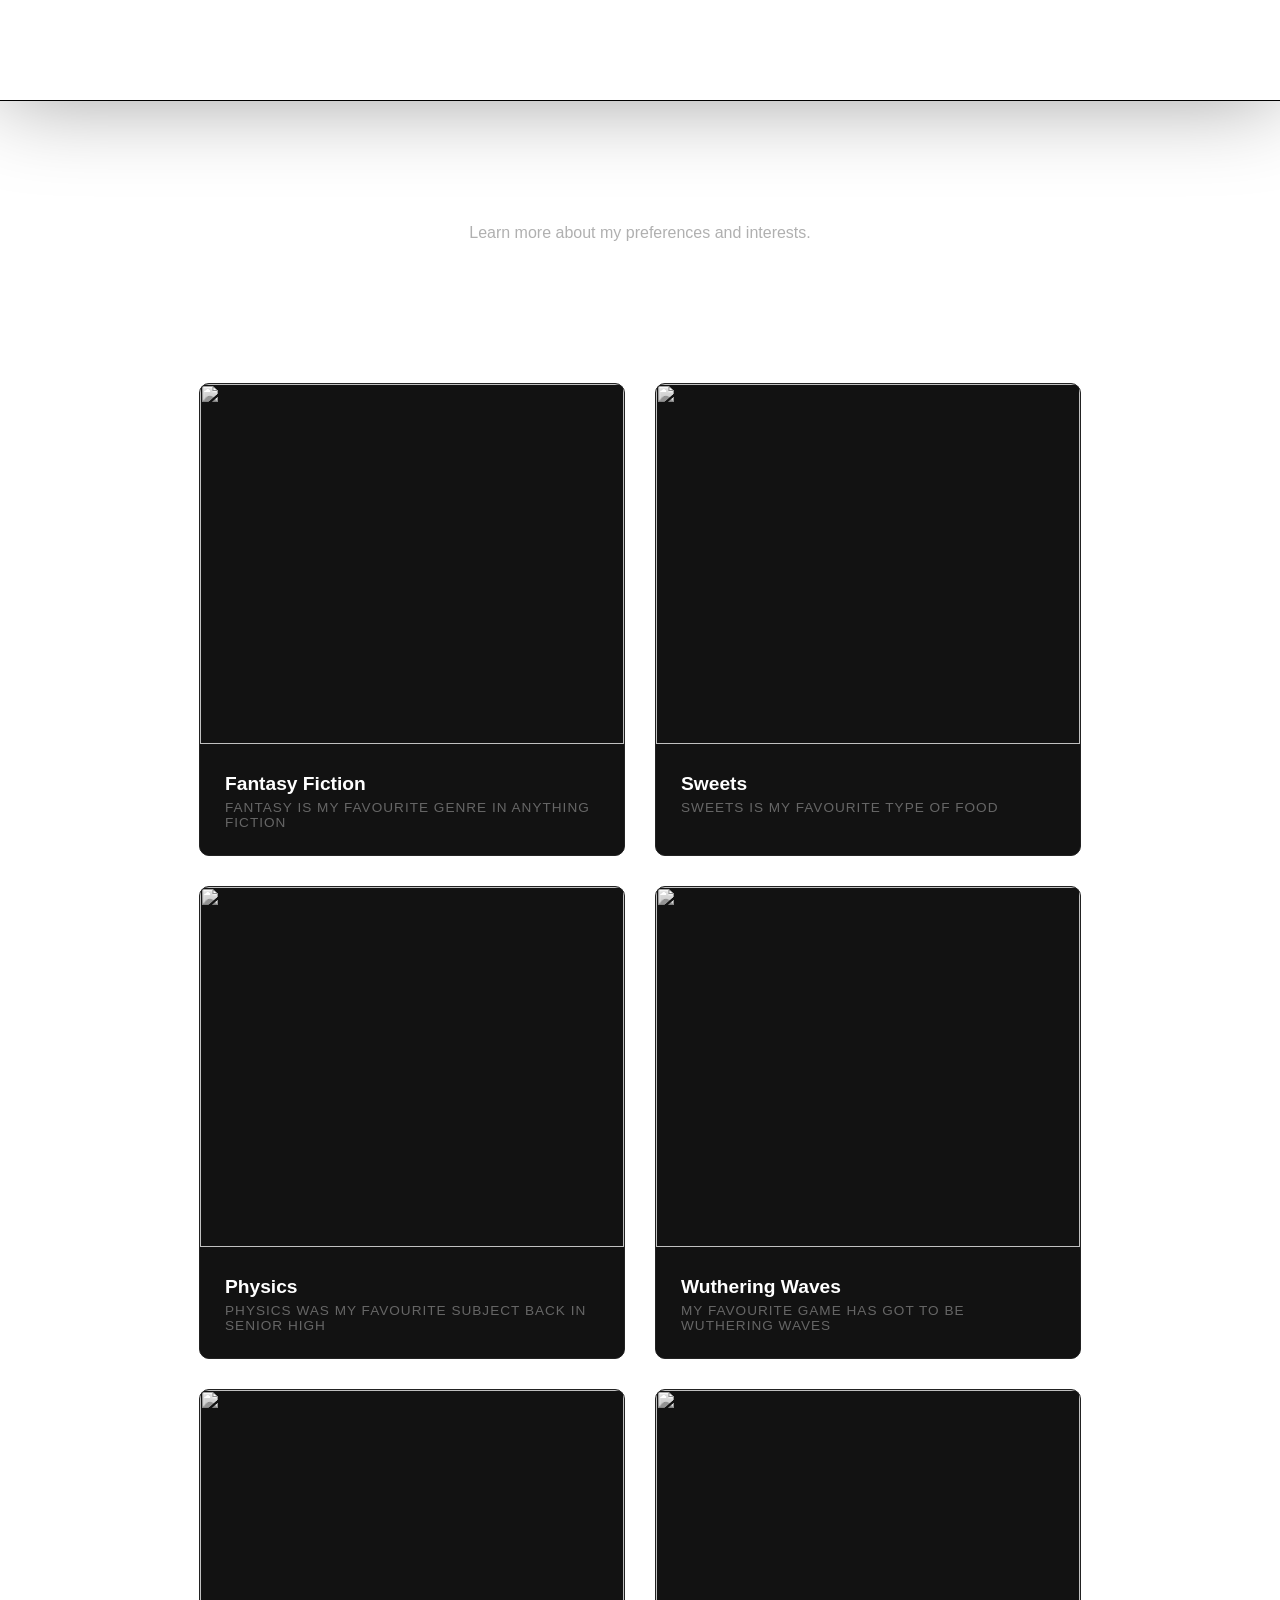
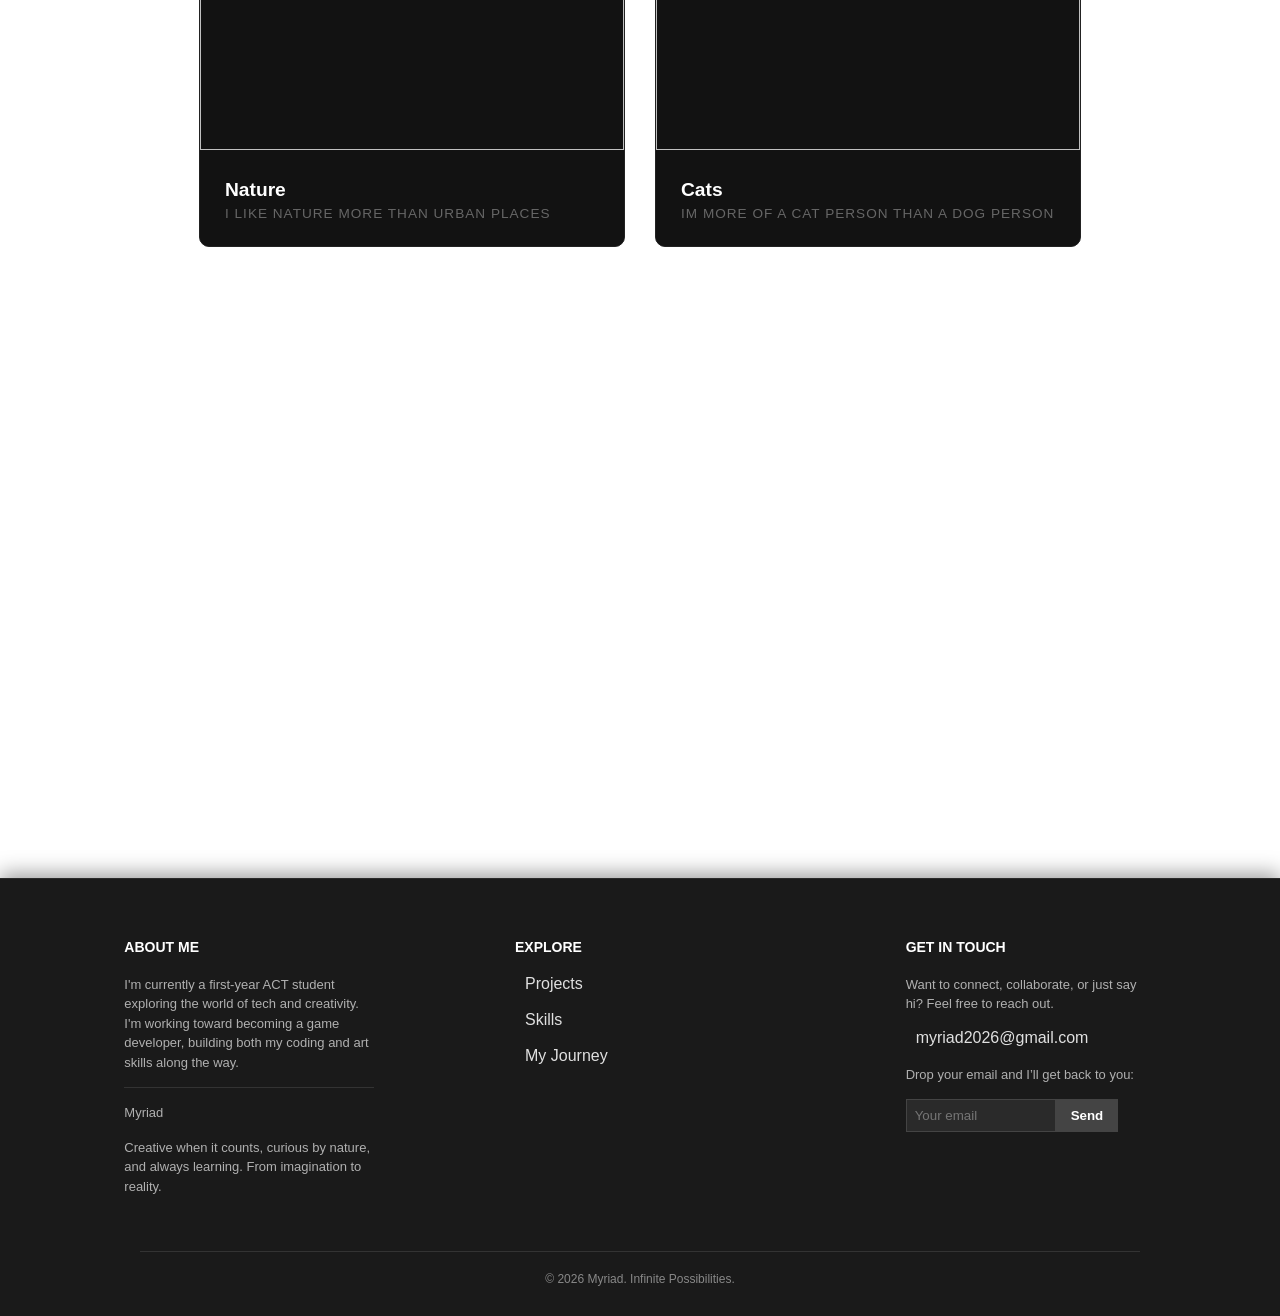
==== interests.html @ 3610315a "Add files via upload" ====
<!DOCTYPE html>
<html lang="en">
<head>
    <meta charset="UTF-8">
    <meta name="viewport" content="width=device-width, initial-scale=1.0">
    <title>Art Evolution</title>
    <link rel="stylesheet" href="css/style.css">
</head>
<body>

    <header class="navigation">
        <div class="top-bar">
            <div class="logo">
                <a href="index.html" class="logo-icon"><img src="images/myriad.png" alt=""></a> <span class="logo-title">Myriad</span>
            </div>
            <div class="social-icons">
                <a href="https://www.instagram.com/caffemehlown/" target="_blank"><img src="images/instagram.webp" alt=""></a> 
                <a href="https://www.facebook.com/jericho.sanmiguel.39" target="_blank"><img src="images/facebook.png" alt=""></a> 
                <a href="https://discord.com/users/1302242375640551486" target="_blank"><img src="images/discord.webp" alt=""></a>
            </div>
        </div>
        <nav class="links">
            <a href="index.html">Home</a>
            <a href="gallery.html">Gallery</a>
            <a href="skills.html">Skills</a>
            <a href="about-me.html">About Me</a>
        </nav>
    </header>

    <section class="section">

        <header class="skills-header">
            <h2>My Interests</h2>
            <p>Learn more about my preferences and interests.</p>
        </header>

        <h2 class="art-update">Things I like</h2>

        <div class="gallery-container">

            <div class="gallery-grid">

                <div class="gallery-card">
                    <img src="images/fantasy.jpg" alt="">
                    <div class="card-content">
                        <h3>Fantasy Fiction</h3>
                        <p>Fantasy is my favourite genre in anything fiction</p>
                    </div>
                </div>

                <div class="gallery-card">
                    <img src="images/sweets.jpg" alt="">
                    <div class="card-content">
                        <h3>Sweets</h3>
                        <p>Sweets is my favourite type of food</p>
                    </div>
                </div>

                <div class="gallery-card">
                    <img src="images/physics.jpg" alt="">
                    <div class="card-content">
                        <h3>Physics</h3>
                        <p>Physics was my favourite subject back in senior high</p>
                    </div>
                </div>
                
                <div class="gallery-card">
                    <img src="images/wuwa.webp" alt="">
                    <div class="card-content">
                        <h3>Wuthering Waves</h3>
                        <p>My favourite game has got to be Wuthering Waves</p>
                    </div>
                </div>

                <div class="gallery-card">
                    <img src="images/nature.jpg" alt="">
                    <div class="card-content">
                        <h3>Nature</h3>
                        <p>I like nature more than urban places </p>
                    </div>
                </div>

                <div class="gallery-card">
                    <img src="images/cats.jpg" alt="">
                    <div class="card-content">
                        <h3>Cats</h3>
                        <p>Im more of a cat person than a dog person</p>
                    </div>
                </div>

            </div>
            
        </div>

        <br><br><br>

        <h2 class="art-update">My Music taste</h2>

        <iframe data-testid="embed-iframe" style="border-radius:12px" src="https://open.spotify.com/embed/playlist/0NpUjKe1erflTrfCuFd6OH?utm_source=generator&theme=0" width="75%" height="400px" frameBorder="0" allowfullscreen="" allow="autoplay; clipboard-write; encrypted-media; fullscreen; picture-in-picture" loading="lazy"></iframe>

    </section>
    
    <footer class="footer">
        <div class="footer-container">
            
            <div class="footer-column">
                <h3 class="footer-title">About Me</h3>
                <p class="footer-text">
                    I'm currently a first-year ACT student exploring the world of tech and creativity. 
                    I'm working toward becoming a game developer, building both my coding and art skills along the way.
                </p>
                
                <div class="tax-box">
                    <p class="footer-text">Myriad</p>
                    <p class="footer-text">
                        Creative when it counts, curious by nature, and always learning. 
                        From imagination to reality.
                    </p>
                </div>
            </div>

            <div class="footer-column">
                <h3 class="footer-title">Explore</h3>
                <p><a href="" class="footer-email">Projects</a></p>
                <br>
                <p><a href="skills.html" class="footer-email">Skills</a></p>
                <br>
                <p><a href="progress.html" class="footer-email">My Journey</a></p>
            </div>

            <div class="footer-column">
                <h3 class="footer-title">Get In Touch</h3>
                <p class="footer-text">
                    Want to connect, collaborate, or just say hi? Feel free to reach out.
                </p>
                
                <a href="mailto:myriad2026@gmail.com" class="footer-email">
                    myriad2026@gmail.com
                </a>
                <br><br>

                <p class="footer-text">Drop your email and I’ll get back to you:</p>
                <form class="subscribe-form">
                    <input type="email" placeholder="Your email">
                    <button type="submit">Send</button>
                </form>
            </div>
        </div>

        <div class="footer-bottom">
            <p class="copyright-text">
                &copy; 2026 Myriad. Infinite Possibilities.
            </p>
        </div>
    </footer>
</body>
</html>
---- css/style.css ----
*{ 
    margin: 0%; 
    padding: 0%;
    box-sizing: border-box;
    font-family: 'Segoe UI', Arial, sans-serif;
}

.navigation {
    z-index: 100;
    position: absolute;
    top: 0;
    left: 0;
    width: 100%;
    padding: 20px 50px;
    border-bottom: 1px solid black;
    box-shadow: 0px -4px 90px rgba(0, 0, 0, 0.4);
}

.top-bar {
    display: flex;
    justify-content: space-between;
    align-items: center;
    color: rgb(255, 255, 255);
}

.logo {
    font-weight: bold;
    font-size: 1.1rem;
    display: flex;
    align-items: center;
    gap: 10px;
}

.logo-icon img {
    height: 40px;
}

.logo-title {
    color: rgb(255, 255, 255);
    font-weight: bold;
    font-size: 1.5rem;
}

.social-icons {
    display: flex;
    gap: 30px;
    padding-left: 15px;
    cursor: pointer; 
    transition: all 0.2s ease-in-out;
}

.social-icons a:hover {
    transform: translateY(-3px);
}

.social-icons img {
    height: 20px;
}

.social-icons a {
    text-decoration: none;
}

.links {
    display: flex;
    justify-content: center;
    gap: 30px;
}

.links a {
    color: rgb(255, 255, 255);
    text-decoration: none;
    font-weight: bold;
    padding: 7px;
    border-radius: 20px;
    transition: all 0.3s ease-in-out;
}

.links a:hover {
    background: #888888;
    box-shadow: 0px 11px 24px -1px rgba(0,0,0,0.75);
}

.section {
    background-image: url('../images/gray-gradient-bg.avif');
    background-size: cover;
    background-repeat: no-repeat;
    background-attachment: fixed;
    width: 100%;
    display: flex;
    flex-direction: column;
    align-items: center;
    color: #ffffff;
    overflow: hidden;
    padding: 150px 150px 100px; 
}


.skills a {
    text-decoration: none;
    color: #ffffff;
    font-weight: bold;
}

.skills-container {
    width: 100%;
    max-width: 1100px;
}

.skills-header {
    text-align: center;
    margin-bottom: 60px;
}

.skills-header h2 {
    font-size: 3rem;
    font-weight: 1000;
    letter-spacing: 2px;
    margin-bottom: 15px;
}

.skills-header p {
    font-size: 16px;
    color: #b0b0b0;
    max-width: 600px;
    margin: 0 auto;
    line-height: 1.6;
}

.skills {
    display: flex;
    justify-content: space-around;
    flex-wrap: wrap;
    gap: 30px;
}

.skill-card {
    width: 300px;
    background: rgba(42, 42, 42, 0.4);
    border: 1px solid rgba(255, 255, 255, 0.05);
    padding: 35px;
    border-radius: 8px;
    transition: all 0.3s ease, border-color 0.3s ease;
}

.skill-card:hover {
    transform: translateY(-5px);
    border-color: rgba(255, 255, 255, 0.2);
    box-shadow: 0px 11px 24px -1px rgba(0,0,0,0.75);
}

.skill-card h3 {
    font-size: 1.4rem;
    margin-bottom: 25px;
    border-bottom: 1px solid #444;
    padding-bottom: 15px;
    letter-spacing: 1px;
}

.skill-tags {
    display: flex;
    flex-direction: column;
    gap: 12px;
}

.skill-tags span {
    background-color: #333;
    color: #e0e0e0;
    padding: 8px 16px;
    border-radius: 30px;
    font-size: 13px;
    font-weight: bold;
    transition: all 0.2s ease, color 0.2s ease;
}

.skill-tags span:hover {
    background-color: #ffffff;
    color: #000000;
}

.skills-header-two {
    display: flex;
    justify-content: space-between;
    margin-bottom: 30px;
    padding: 0 40px;
}

.btn-progress {
    display: flex;
    align-items: center;   
    padding: 10px 25px;
    background-color: #161515;
    color: #ffffff;
    text-decoration: none;
    border-radius: 30px;
    font-size: 15px;
    font-weight: bold;
    transition: all 0.2s ease-in-out;
}

.btn-progress:hover {
    background-color: #ffffff;
    color: #161515;
    box-shadow: 0px 5px 15px rgba(0,0,0,0.5);
}

.skills-container h1 {
    font-size: 2.5rem;
    color: #ffffff;
}

.art-showcase {
    display: flex;
    flex-wrap: wrap;
    justify-content: center;
    gap: 40px;
    width: 100%;
    margin-bottom: 60px;
}

.art-card {
    width: 320px;
    background: rgba(42, 42, 42, 0.4);
    border: 1px solid rgba(255, 255, 255, 0.05);
    border-radius: 8px;
    overflow: hidden; 
    transition: all 0.3s ease, border-color 0.3s ease;
}

.art-image img {
    width: 100%;
    height: 100%;
    object-fit: cover;
}

.art-card:hover {
    transform: translateY(-5px);
    border-color: rgba(255, 255, 255, 0.2);
    box-shadow: 0px 11px 24px -1px rgba(0,0,0,0.75);
}


.art-image {
    width: 100%;
    height: 420px;
    display: flex;
    justify-content: center;
    align-items: center;
    color: #555555;
    border-bottom: 1px solid rgba(255, 255, 255, 0.05);
}

.art-info {
    padding: 25px;
}

.art-info h3 {
    font-size: 1.3rem;
    margin-bottom: 10px;
    color: #ffffff;
}

.art-info p {
    font-size: 14px;
    color: #b0b0b0;
    margin-bottom: 20px;
    line-height: 1.5;
}

.pill-tags {
    display: flex;
    flex-wrap: wrap;
    gap: 10px;
}

.tag {
    background-color: #333;
    color: #e0e0e0;
    padding: 6px 14px;
    border-radius: 30px;
    font-size: 12px;
    font-weight: bold;
    transition: all 0.2s ease, color 0.2s ease;
}

.tag:hover {
    
    background-color: #ffffff;
    color: #000000;
}

.back-link {
    display: flex;
    justify-content: center;
    margin-top: 20px;
}

.btn-return {
    padding: 12px 30px;
    background-color: #333333;
    color: #ffffff;
    text-decoration: none;
    border-radius: 30px;
    font-size: 14px;
    font-weight: bold;
    transition: all 0.2s ease-in-out;
}

.btn-return:hover {
    
    background-color: #ffffff;
    color: #000000;
    box-shadow: 0px 5px 15px rgba(0,0,0,0.5);
}

.video-showcase {
    display: flex;
    flex-wrap: wrap; 
    justify-content: center;
    gap: 40px;
    width: 100%;
    margin-bottom: 60px;
}

.video-card {
    max-width: 800px;
    background: rgba(42, 42, 42, 0.4);
    border: 1px solid rgba(255, 255, 255, 0.05);
    border-radius: 8px;
    overflow: hidden;
    transition: all 0.3s ease, border-color 0.3s ease;
}

.video-card:hover {
    transform: translateY(-5px);
    border-color: rgba(255, 255, 255, 0.2);
    box-shadow: 0px 11px 24px -1px rgba(0,0,0,0.75);
}

.video-player {
    width: 100%;
    max-height: 600px;
    display: flex;
    justify-content: center;
    align-items: center;
    color: #555555;
    border-bottom: 1px solid rgba(255, 255, 255, 0.05);
}

.video-info {
    padding: 25px;
}

.video-info h3 {
    font-size: 1.3rem;
    margin-bottom: 10px;
    color: #ffffff;
}

.video-info p {
    font-size: 14px;
    color: #b0b0b0;
    margin-bottom: 20px;
    line-height: 1.5;
}

.gallery-container {
    width: clamp(300px, 90%, 1200px);
    display: flex;
    flex-direction: column;
    gap: 30px;
}

.gallery-header {
    text-align: center;
    border-left: 4px solid #ffffff; 
    padding-left: 25px;
    text-align: left;
}

.section-title {
    color: #ffffff;
    font-size: clamp(2rem, 5vw, 3.5rem);
    letter-spacing: -1px;
    margin-bottom: 15px;
    font-weight: 800;
}

.section-subtitle {
    color: #888888;
    font-size: clamp(0.9rem, 1.1vw, 1.1rem);
    max-width: 600px;
    line-height: 1.6;
    margin-bottom: 30px;
}


.gallery-text h1{
    color: #ffffff;
    word-spacing: 2px;
    padding-bottom: 10px; ;
}

.gallery-text p {
    color: #b0b0b0;
    line-height: 1.6;
    opacity: 0.8;
}

.gallery-grid {
    display: grid;
    grid-template-columns: repeat(auto-fit, minmax(280px, 1fr));
    gap: 30px;
}

.gallery-card {
    background-color: #121212;
    border: 1px solid #222222;
    border-radius: 10px;
    overflow: hidden;
    transition: all 0.4s ease-in;
}

.gallery-card:hover {
    transform: translateY(-10px);
    border-color: #444444;
}

.gallery-card img {
    width: 100%;
    height: clamp(250px, 40vh, 400px);
    object-fit: cover;
    filter: grayscale(100%);
    transition: all 0.5s ease-in;
}

.gallery-card:hover img {
    filter: grayscale(0%);
}

.card-content {
    padding: 25px;
    background: #121212;
}

.card-content h3 {
    color: #ffffff;
    font-size: 1.2rem;
    margin-bottom: 5px;
}

.card-content p {
    color: #666666;
    font-size: 0.85rem;
    text-transform: uppercase;
    letter-spacing: 1px;
}

.art-header {
    text-align: center;
    margin-bottom: 60px;
}

.art-header h2 {
    font-size: 3rem;
    font-weight: 1000;
    letter-spacing: 2px;
    margin-bottom: 15px;
}

.art-header p {
    font-size: 16px;
    color: #b0b0b0;
    max-width: 600px;
    margin: 0 auto;
    line-height: 1.6;
}

.comparison-hero {
    display: flex;
    flex-wrap: wrap;
    gap: 4rem;
    background-color: rgba(71, 67, 67, 0.5);
    padding: 1.5rem;
    border-radius: 12px;
    box-shadow: 0 4px 20px rgba(0,0,0,0.05);
    margin-bottom: 4rem;
    justify-content: center;
}

.label {
    font-size: 16px;
    color: #b0b0b0;
    margin-top: 20px;
}

.art-update {
    font-size: 2rem;
    font-weight: 800;
    letter-spacing: 1px;
    margin-bottom: 40px;
}

.hero-side {
    display: flex;
    flex-direction: column;
    text-align: center;
}

.hero-side img {
    max-width: 300px;
    max-height: 400px;
    object-fit: cover;
    border-radius: 8px;
}


.container {
    max-width:  1000px;
    display: flex;
    flex-direction: column;
    gap: 30px;
}

.lore-hero {
    display: flex;
    align-items: center; 
    gap: 40px;
    margin-bottom: 60px;
}

.lore-text {
    flex: 1; 
}

.lore-text h1 {
    font-size: 2.2rem;
    color: #ffffff;
    font-weight: 1000;
    margin-bottom: 10px;
    letter-spacing: 2px;
}

.lore-text p {
    font-size: 1.1rem;
    color: #b0b0b0;
    line-height: 1.6;
    text-align: justify;
}

.lore-image {
    width: 500px; 
    height: 350px; 
    max-width: 100%;
    background: #111;
    display: flex;
    align-items: center;
    justify-content: center;
    border-radius: 10px;
    opacity: 0.6;
}

.lore-image img {
    width: 100%;
    height: 100%;
    object-fit: cover;
    border-radius: 10px;
}

.lore-sections {
    display: flex;
    flex-direction: column;
    gap: 60px;
}

.lore-card {
    width: 100%;
    background: rgba(119, 117, 117, 0.06);
    padding: 40px 70px 10px; 
    border-radius: 10px;
    transition: 0.3s;
}

.lore-card:hover {
    background: rgba(255,255,255,0.06);
}

.lore-card h1 {
    font-size: 2rem;
    letter-spacing: 1px;
    font-weight: 1000;
    margin-bottom: 20px;
}

.lore-card h2 {
    font-size: 1.5rem;
    font-weight: bold;
    margin-bottom: 10px;
}

.lore-card p {
    color: #b0b0b0;
    margin-bottom: 40px;
    line-height: 30px;
    text-align: justify;
}



.line {
    width: 100%; 
    margin: 0 auto;
    border: none;
    border-top: 1px solid #333333;
}

.footer {
    box-shadow: 0px -4px 20px rgba(0, 0, 0, 0.4);
    background-color: #1a1a1a; 
    color: #e0e0e0;
    padding: 60px 0 30px 0;
    font-family: Arial, sans-serif;
    border-top: 1px solid #2a2a2a;
}

.footer-container {
    width: 90%;
    max-width: 1200px;
    margin: 0 auto;
    display: flex; 
    justify-content: space-around;
    gap: 20px;
}

.footer-column {
    width: 250px;     
}   

.footer-email {
    color: #e0e0e0;
    text-decoration: none;
    padding-left: 10px;
    transition: all 0.2s ease-in-out;
}

.footer-email:hover {
    
    color: rgb(135, 141, 146);
    text-decoration: underline; 
}

.footer-title {
    font-size: 14px;
    text-transform: uppercase;
    margin-bottom: 20px;
    font-weight: bold;
    color: #ffffff;
}

.footer-text {
    font-size: 13px;
    line-height: 1.5;
    margin-bottom: 15px;
    color: #b0b0b0; 
}

.tax-box {
    border-top: 1px solid #333333;
    padding-top: 15px;
    margin-top: 15px;
}

.subscribe-form {
    display: flex;
    margin-top: 10px;
}

.subscribe-form input {
    width: 150px;
    padding: 8px;
    border: 1px solid #444444;
    background-color: #2a2a2a;
    color: #ffffff;
    outline: none;
}

.subscribe-form button {
    background-color: #444444;
    color: #ffffff;
    border: none;
    padding: 8px 15px;
    cursor: pointer;
    font-weight: bold;
    transition: all 0.2s ease-in-out;
}

.subscribe-form button:hover {
    
    background-color: #666666;
}

.footer-bottom {
    width: 80%;
    max-width: 1000px;
    margin: 40px auto 0 auto;
    padding-top: 20px;
    border-top: 1px solid #333333;
    text-align: center;
}

.copyright-text {
    font-size: 12px;
    color: #888888;
}


@media screen and (max-width: 375px) {
    .hero-side img {
        width: 250px;
    }
}

@media screen and (max-width: 850px) {
    .navigation {
        padding: 20px; 
    }

    .top-bar {
        flex-direction: column; 
        gap: 15px;
    }

    .links {
        padding-top: 10px;
        flex-wrap: wrap; 
        gap: 15px;
    }

    .skills-container {
        padding-top: 150px; 
    } 

    .section {
        padding: 120px 20px 60px 20px;
    }

    .skills-header h2 {
        font-size: 2.2rem;
    }
    
    .skills-header-two h1 {
        font-size: 1.5rem;
    }

    .skill-card {
        padding: 25px;
    }

    .video-card {
        width: auto;
    }

    .video-player {
        width: 100%;
        height: auto;
    }

    .gallery-container {
        padding-top: 120px;
    }

    .art-header {
        margin-top: 100px;
    }

    .container {
        padding-top: 120px;
    }
    
    .lore-hero {
        flex-direction: column; 
    }

    .lore-card {
        padding: 30px 30px 10px;
    }

    .lore-image {
        width: 100%; 
        height: 250px; 
    }

    .footer-container {
        flex-direction: column; 
        align-items: center;
        text-align: center; 
    }

    .footer-column {
        width: 100%; 
        margin-bottom: 30px;
    }

    .subscribe-form {
        justify-content: center; 
    }
}
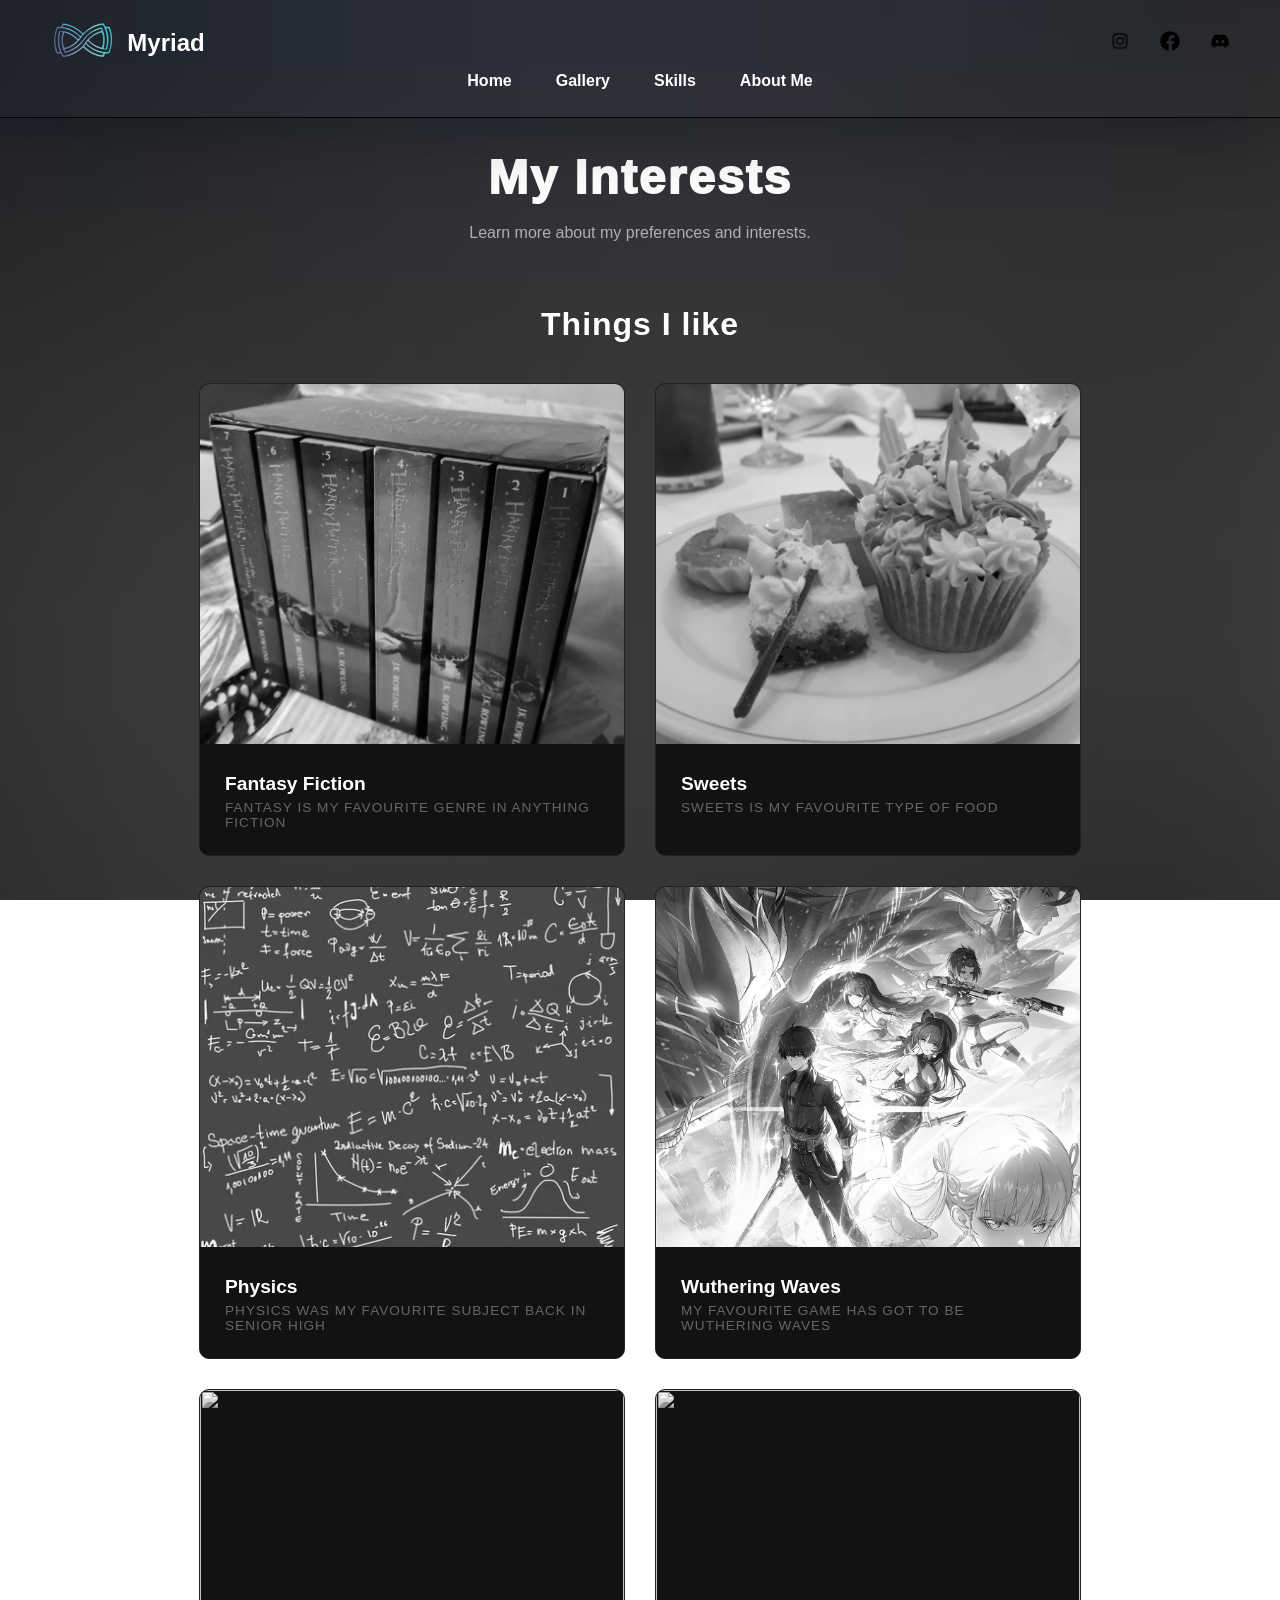
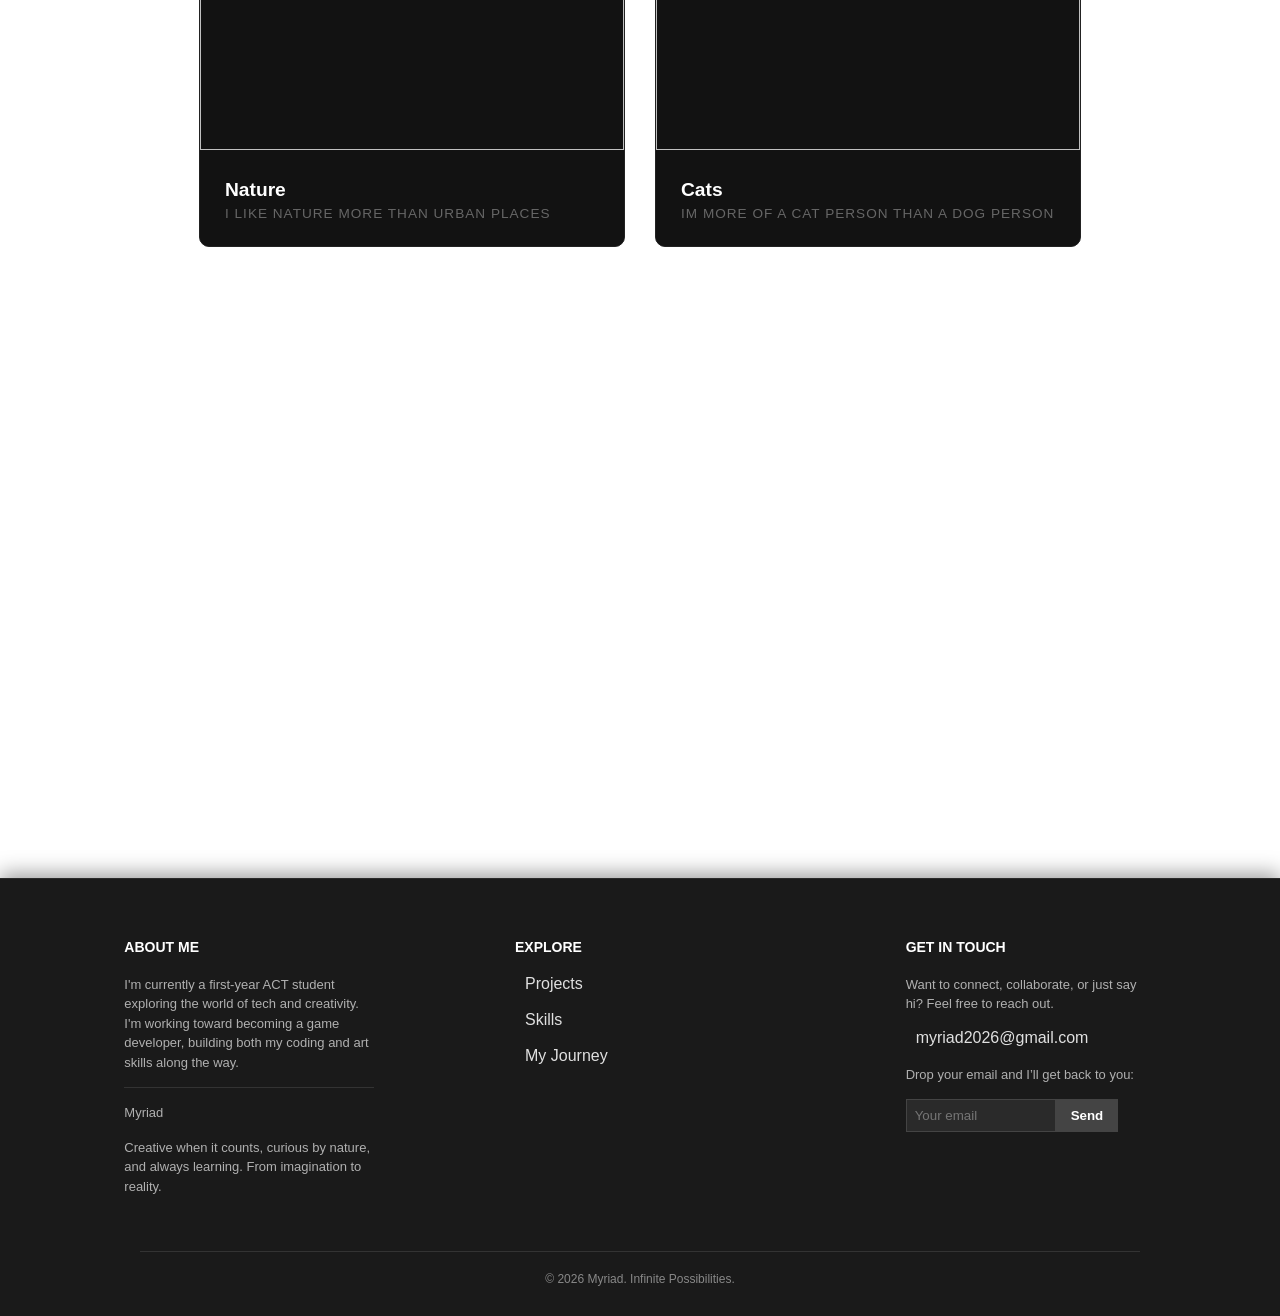
==== commit 98370c9c: "Fix HTML encoding issues in interests.html" ====
--- a/interests.html
+++ b/interests.html
@@ -29,7 +29,7 @@
 
     <section class="section">
 
-        <header class="skills-header">
+        <header class="art-header">
             <h2>My Interests</h2>
             <p>Learn more about my preferences and interests.</p>
         </header>
@@ -154,4 +154,4 @@
         </div>
     </footer>
 </body>
-</html>+</html>
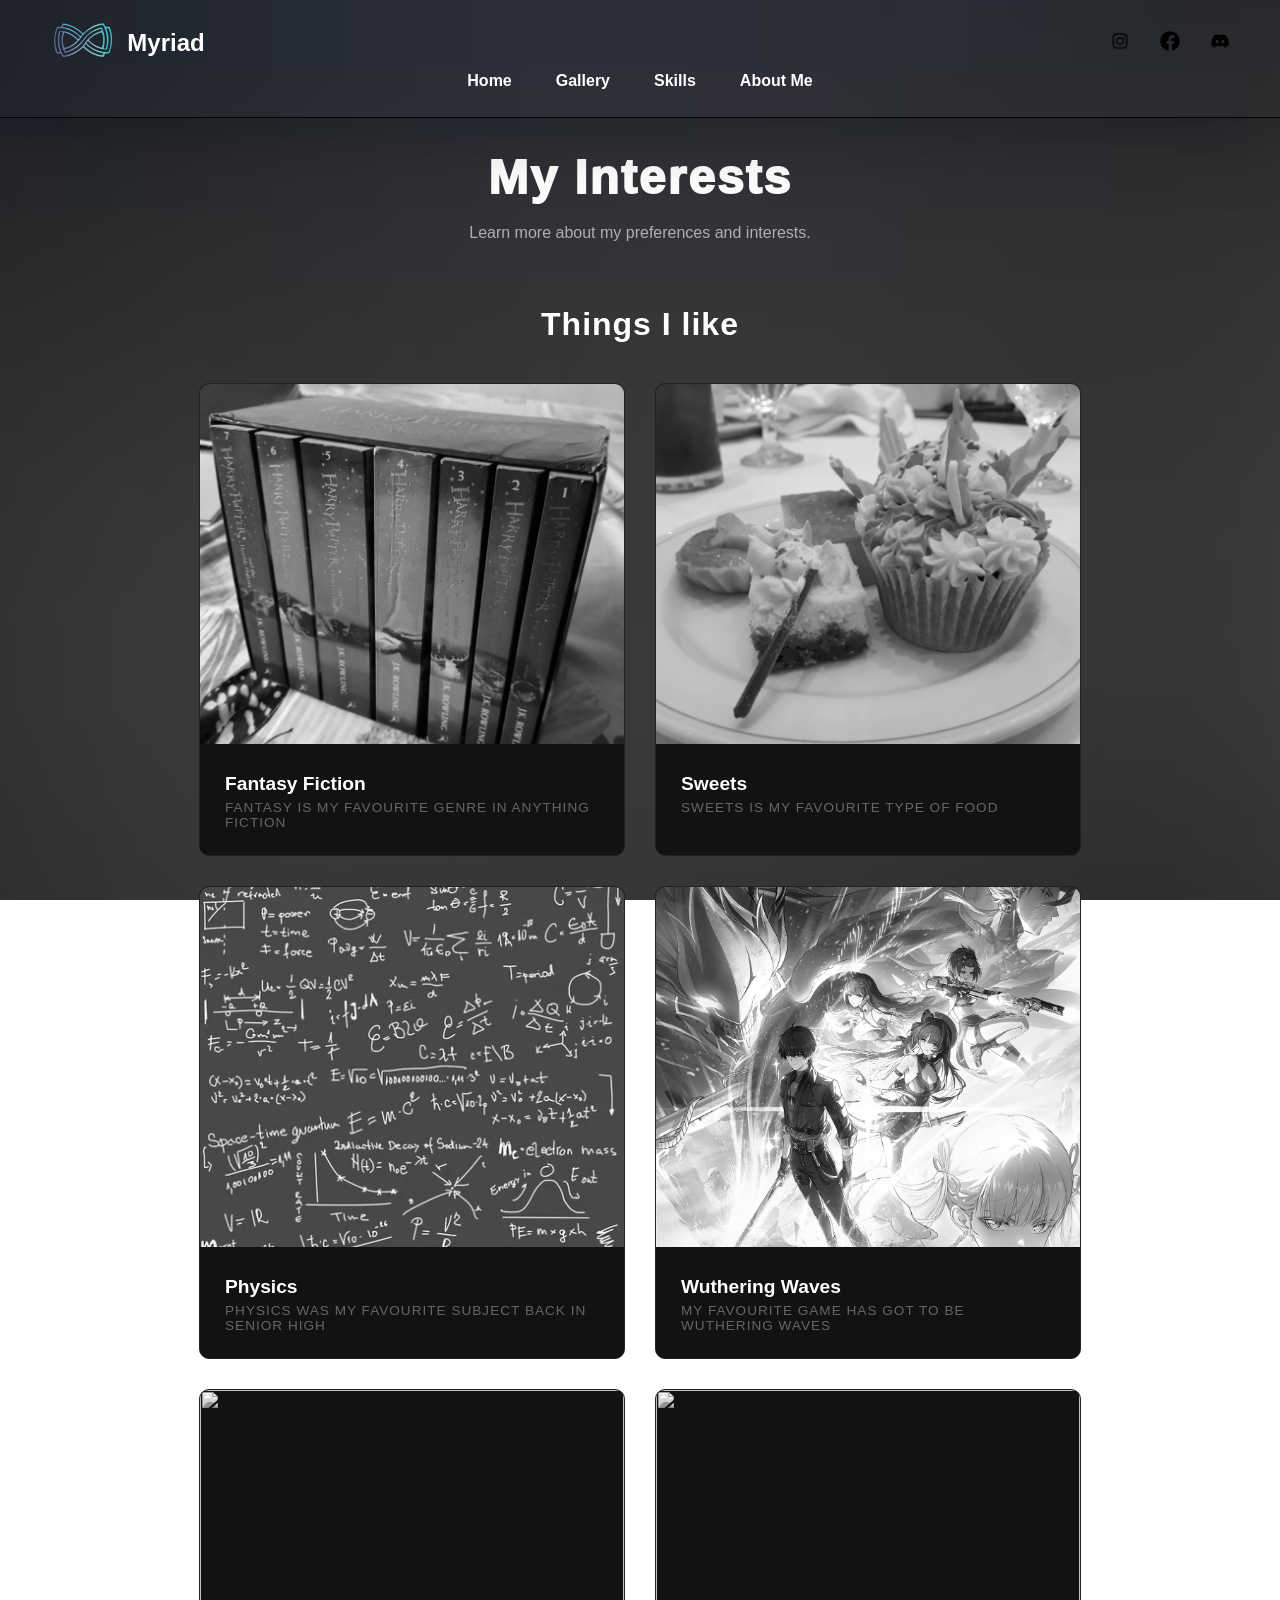
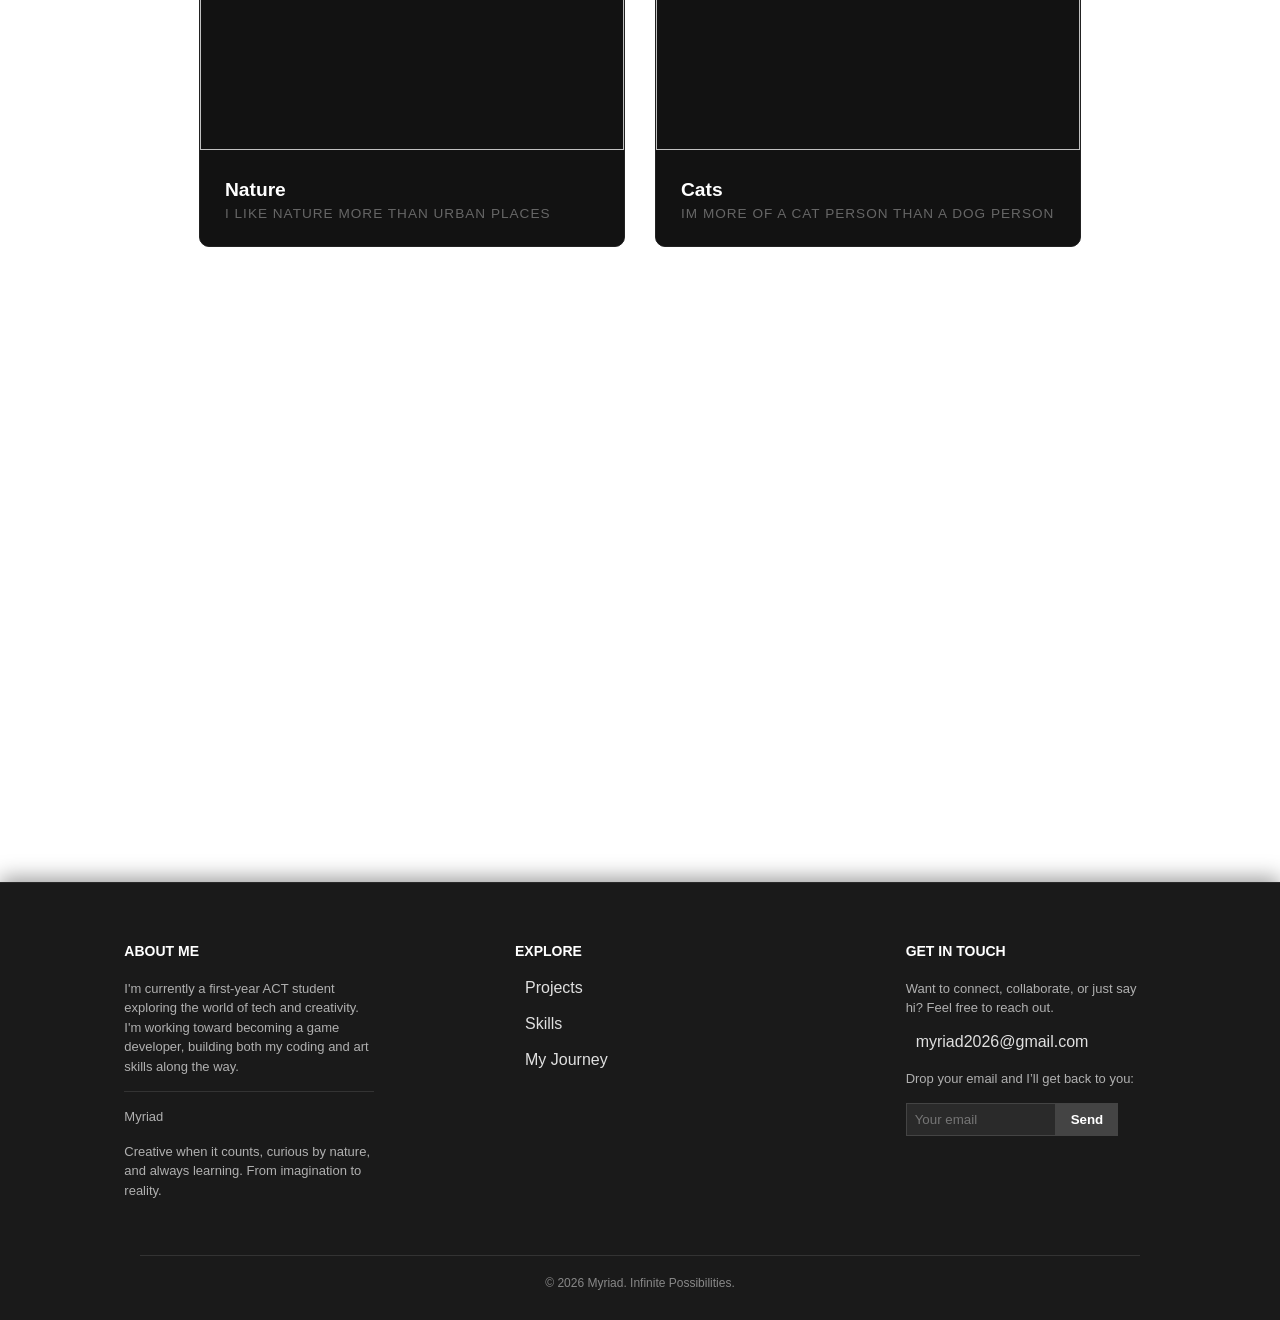
==== commit 44f07563: "Update interests.html" ====
--- a/interests.html
+++ b/interests.html
@@ -3,7 +3,7 @@
 <head>
     <meta charset="UTF-8">
     <meta name="viewport" content="width=device-width, initial-scale=1.0">
-    <title>Art Evolution</title>
+    <title>Interests</title>
     <link rel="stylesheet" href="css/style.css">
 </head>
 <body>
@@ -96,7 +96,16 @@
 
         <h2 class="art-update">My Music taste</h2>
 
-        <iframe data-testid="embed-iframe" style="border-radius:12px" src="https://open.spotify.com/embed/playlist/0NpUjKe1erflTrfCuFd6OH?utm_source=generator&theme=0" width="75%" height="400px" frameBorder="0" allowfullscreen="" allow="autoplay; clipboard-write; encrypted-media; fullscreen; picture-in-picture" loading="lazy"></iframe>
+        <div class="spotify-wrapper">
+    <iframe 
+        src="https://open.spotify.com/embed/playlist/0NpUjKe1erflTrfCuFd6OH?utm_source=generator&theme=0"
+        width="100%"
+        height="400"
+        frameborder="0"
+        allow="autoplay; clipboard-write; encrypted-media; fullscreen; picture-in-picture"
+        loading="lazy">
+    </iframe>
+</div>
 
     </section>
     
--- a/css/style.css
+++ b/css/style.css
@@ -765,8 +765,8 @@
         height: auto;
     }
 
-    .gallery-container {
-        padding-top: 120px;
+    .gallery-header {
+        margin-top: 120px;
     }
 
     .art-header {
@@ -804,4 +804,4 @@
     .subscribe-form {
         justify-content: center; 
     }
-}+}
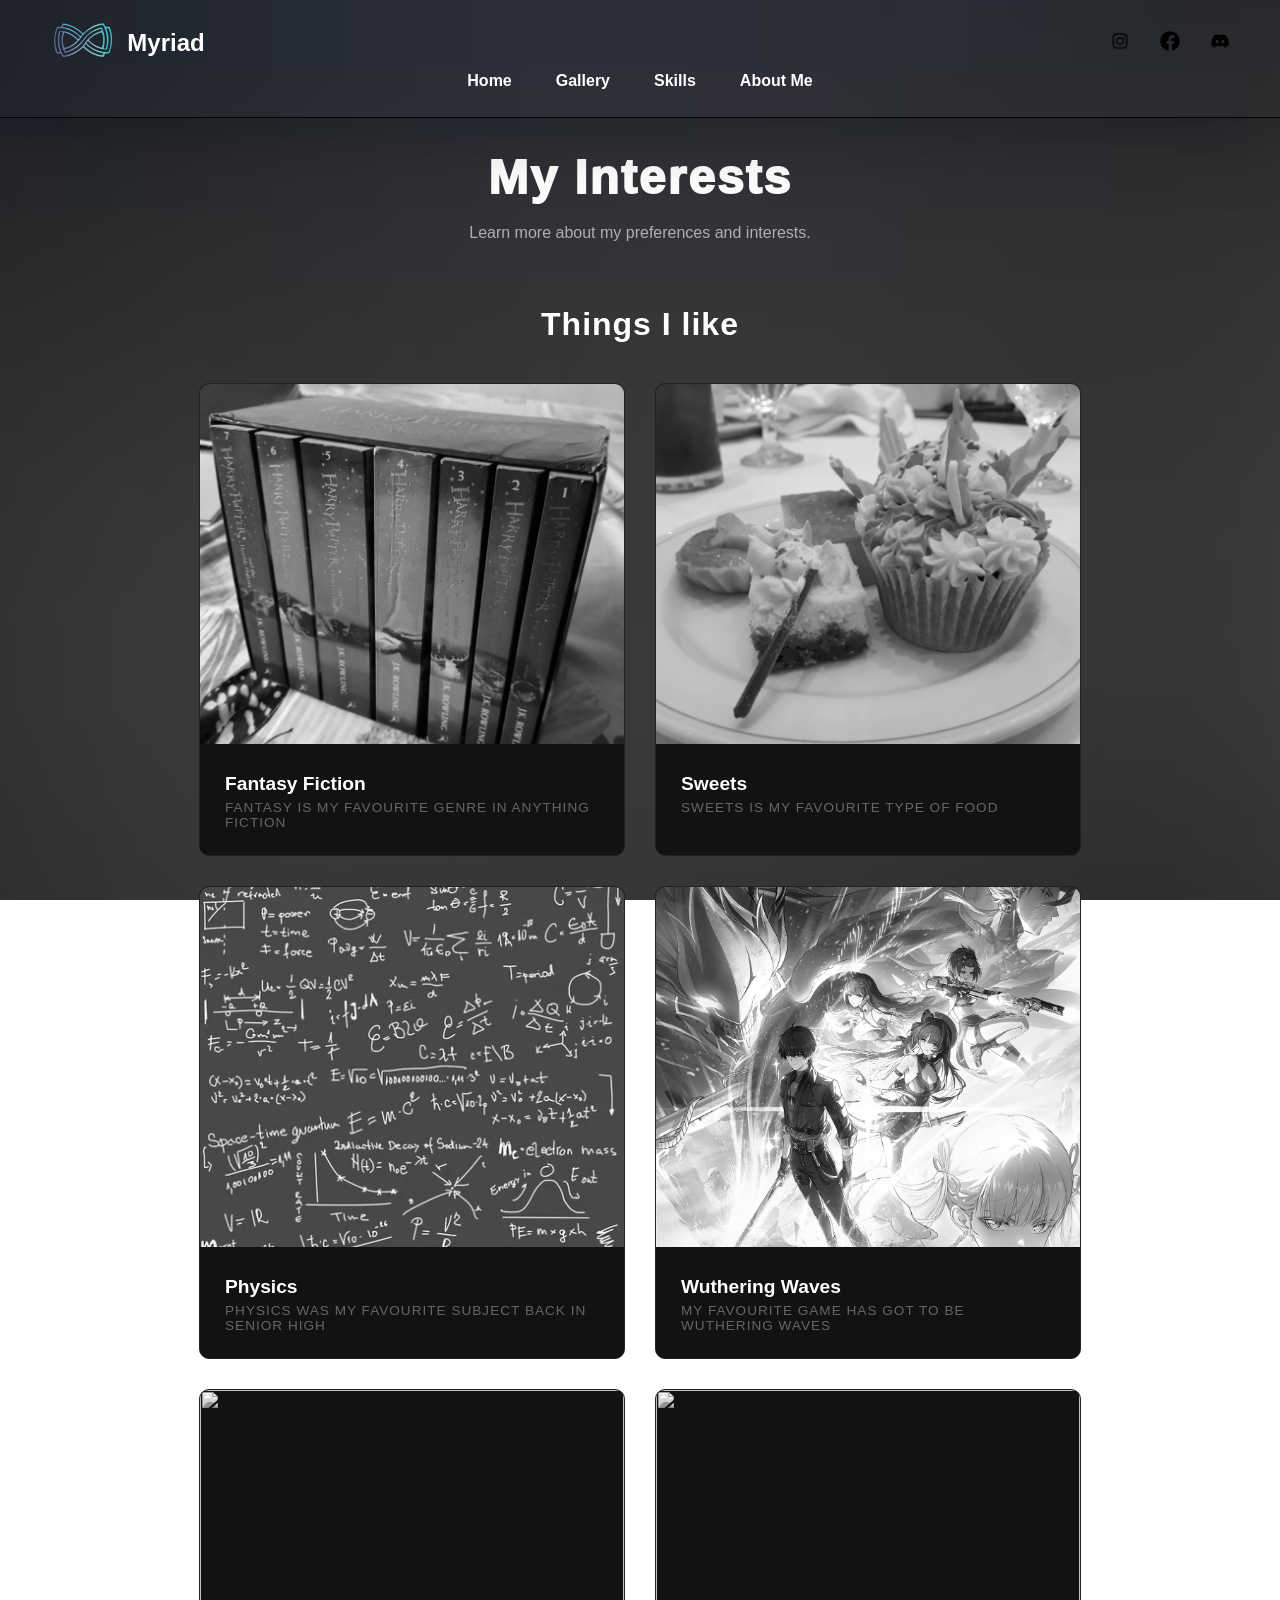
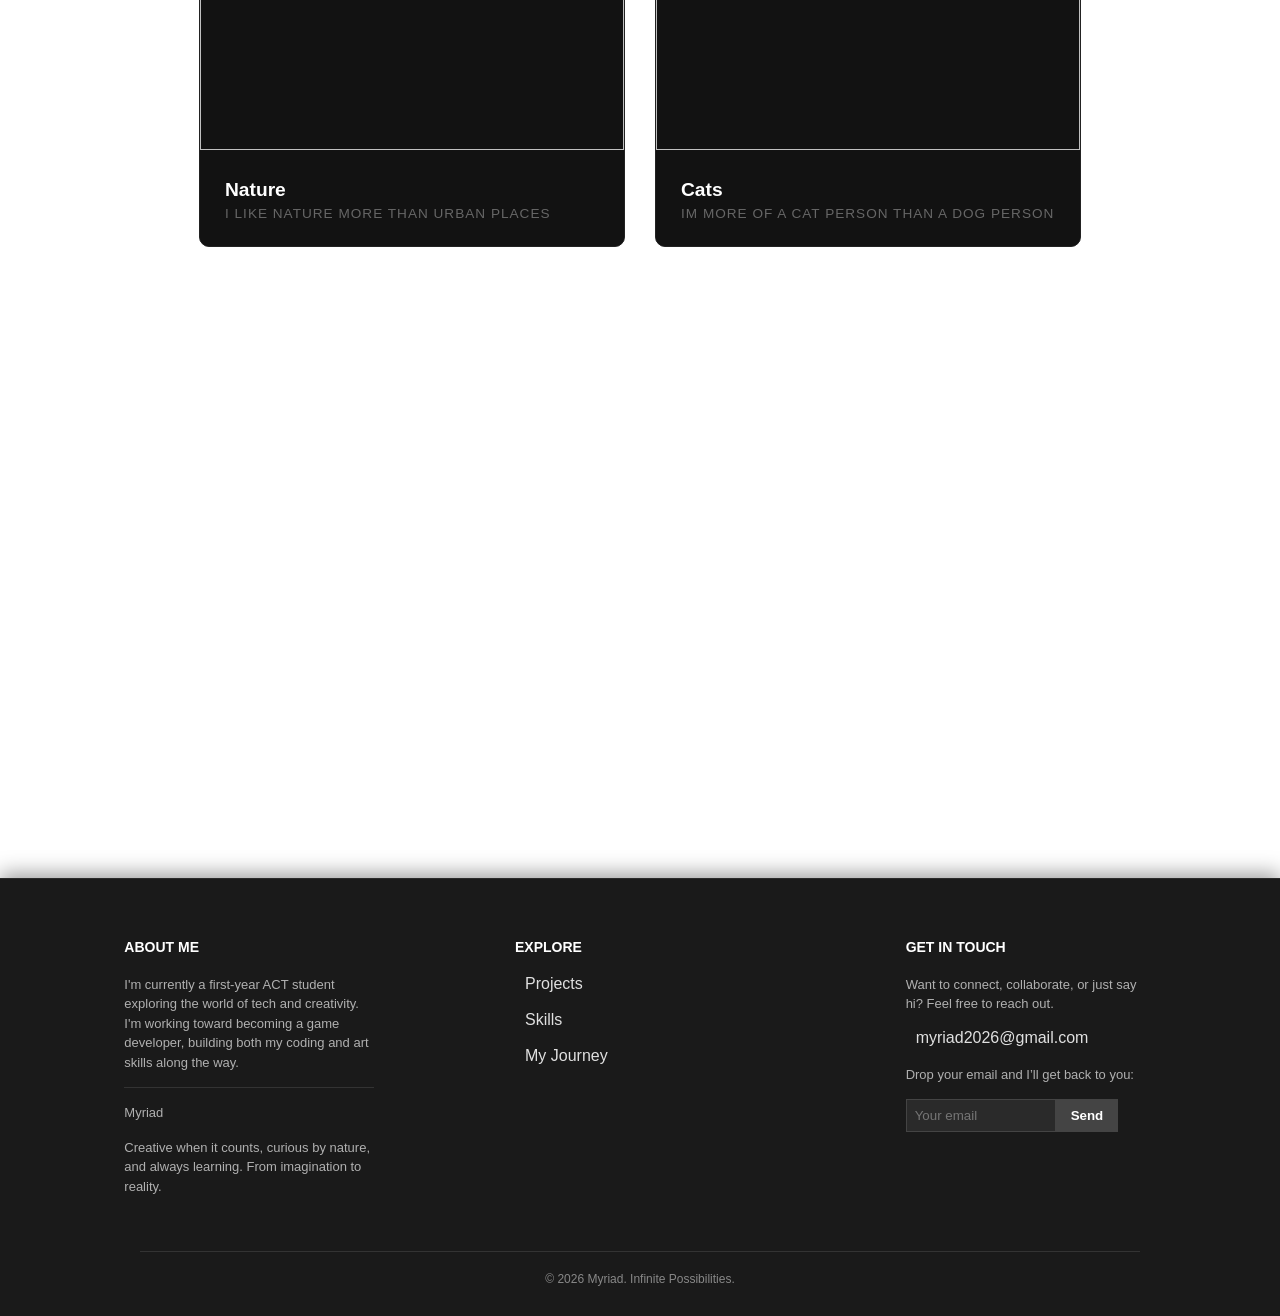
==== commit b4acf16c: "Fix HTML formatting and structure in interests.html" ====
--- a/interests.html
+++ b/interests.html
@@ -96,16 +96,7 @@
 
         <h2 class="art-update">My Music taste</h2>
 
-        <div class="spotify-wrapper">
-    <iframe 
-        src="https://open.spotify.com/embed/playlist/0NpUjKe1erflTrfCuFd6OH?utm_source=generator&theme=0"
-        width="100%"
-        height="400"
-        frameborder="0"
-        allow="autoplay; clipboard-write; encrypted-media; fullscreen; picture-in-picture"
-        loading="lazy">
-    </iframe>
-</div>
+        <iframe data-testid="embed-iframe" style="border-radius:12px" src="https://open.spotify.com/embed/playlist/0NpUjKe1erflTrfCuFd6OH" width="75%" height="400px" frameBorder="0" allowfullscreen="" allow="autoplay; clipboard-write; encrypted-media; fullscreen; picture-in-picture" loading="lazy"></iframe>
 
     </section>
     
